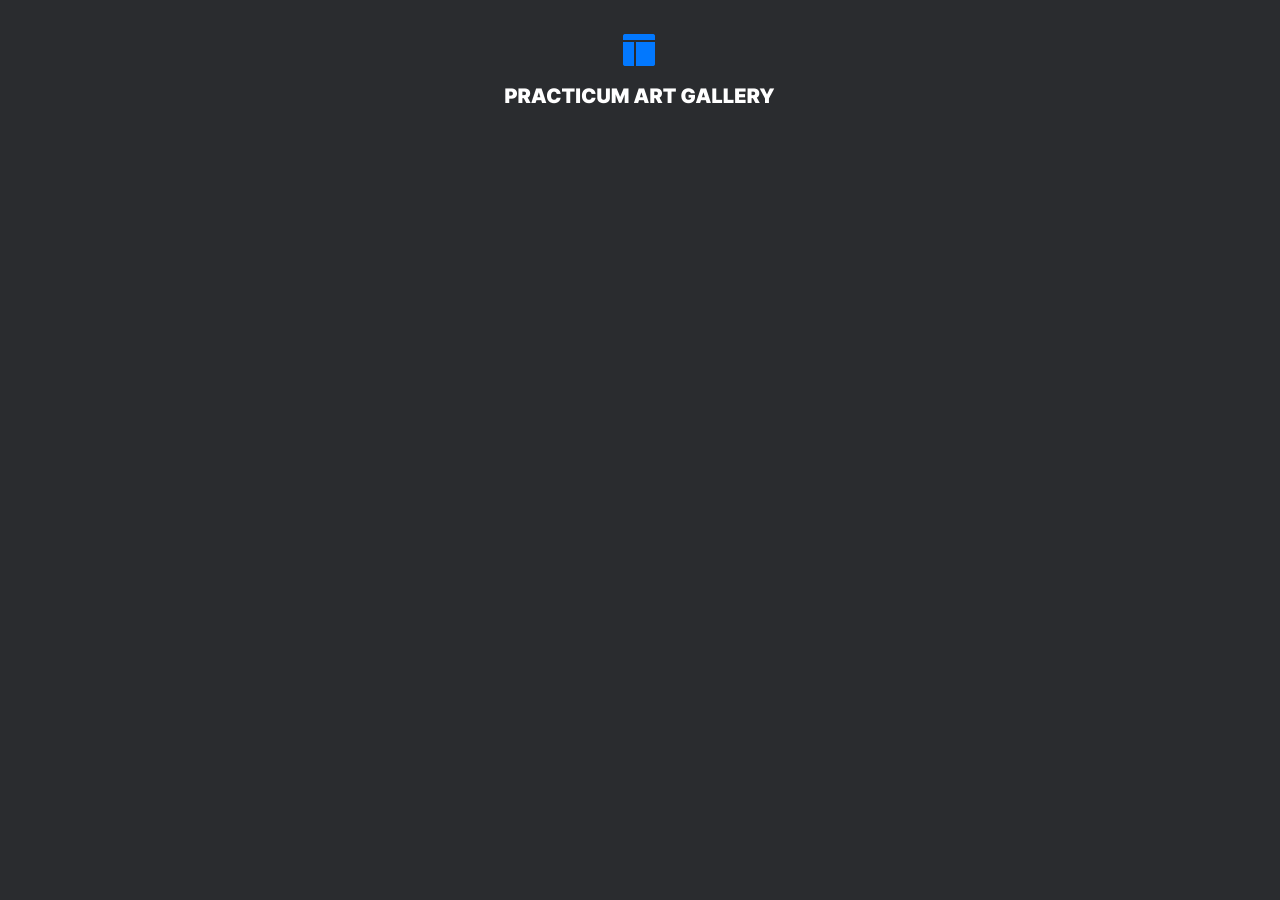
==== index2.html @ 792e2cb4 "revisi 1" ====
<!DOCTYPE html>
<html lang="id">
<head>
    <meta charset="UTF-8">
    <meta name="viewport" content="width=device-width, initial-scale=1.0">
    <link rel="stylesheet" href="pages/index.css">
    <title>PRACTICUM ART GALLERY WEB PROJECT 3 ID</title>
</head>

<body class="root">
    <div class="page">
        <!-- HEADER BLOCK-->
        <header class="header">
            <img class="header__logo" src="./images/logo.png" alt="Logo Practicum Art Gallery">
        </header>
    </div>
  
</body>
</html>
---- pages/index.css ----
@import url(../vendor/fonts/inter.css);
@import url(../vendor/normalize.css);
@import url(../blocks/root/root.css);
@import url(../blocks/header/__logo/header__logo.css);
@import url(../blocks/lead/lead.css);
@import url(../blocks/lead/__title/lead__title.css);
@import url(../blocks/lead/__subtitle/lead__subtitle.css);
@import url(../blocks/lead/__image/lead__image.css);
@import url(../blocks/intro/intro.css);
@import url(../blocks/intro/__title/intro__title.css);
@import url(../blocks/intro/__text/intro__text.css);
@import url(../blocks/intro/__text/_content-manusia/intro__text_content-manusia.css);
@import url(../blocks/intro/__text/_content-author/intro__text_content-author.css);
@import url(../blocks/intro/__text/_content-practicum/intro__text_content-practicum.css);
@import url(../blocks/photo-grid/photo-grid.css);
@import url(../blocks/photo-grid/__item/photo-grid__item.css);
@import url(../blocks/places/places.css);
@import url(../blocks/places/place/place.css);
@import url(../blocks/places/place/__title/__title1/place__title1.css);
@import url(../blocks/places/place/__paragraph/_text1/place__paragraph_text1.css);
@import url(../blocks/places/place/__title/__title2/place__title2.css);
@import url(../blocks/places/place/__paragraph/text2/place__paragraph_text2.css);
@import url(../blocks/places/place/__title/__title3/place__title3.css);
@import url(../blocks/places/place/__paragraph/text3/place__paragraph_text3.css);
@import url(../blocks/places/place/__title/__title4/place__title4.css);
@import url(../blocks/places/place/__paragraph/text4/place__paragraph_text4.css);
@import url(../blocks/places/place/__title/__title5/place__title5.css);
@import url(../blocks/places/place/__paragraph/text5/place__paragraph_text5.css);
@import url(../blocks/places/place/__image/place__image.css);
@import url(../blocks/places/place/__link-NFT/place__link-NFT.css);
@import url(../blocks/places/place/__website/place__website.css);
@import url(../blocks/places/place/__url-heading/place__url-heading.css);
@import url(../blocks/places/place/__artist/place__artist.css);
@import url(../blocks/places/place/__paragraph/place__paragraph.css);
@import url(../blocks/cover/cover.css);
@import url(../blocks/cover/__overlay/cover__overlay.css);
@import url(../blocks/cover/__title/cover__title.css);
@import url(../blocks/cover/__subtitle/cover__subtitle.css);
@import url(../blocks/cover/__link-tiket/cover__link-tiket.css);
@import url(../blocks/footer/footer.css);
@import url(../blocks/footer/__copyright/footer__copyright.css);
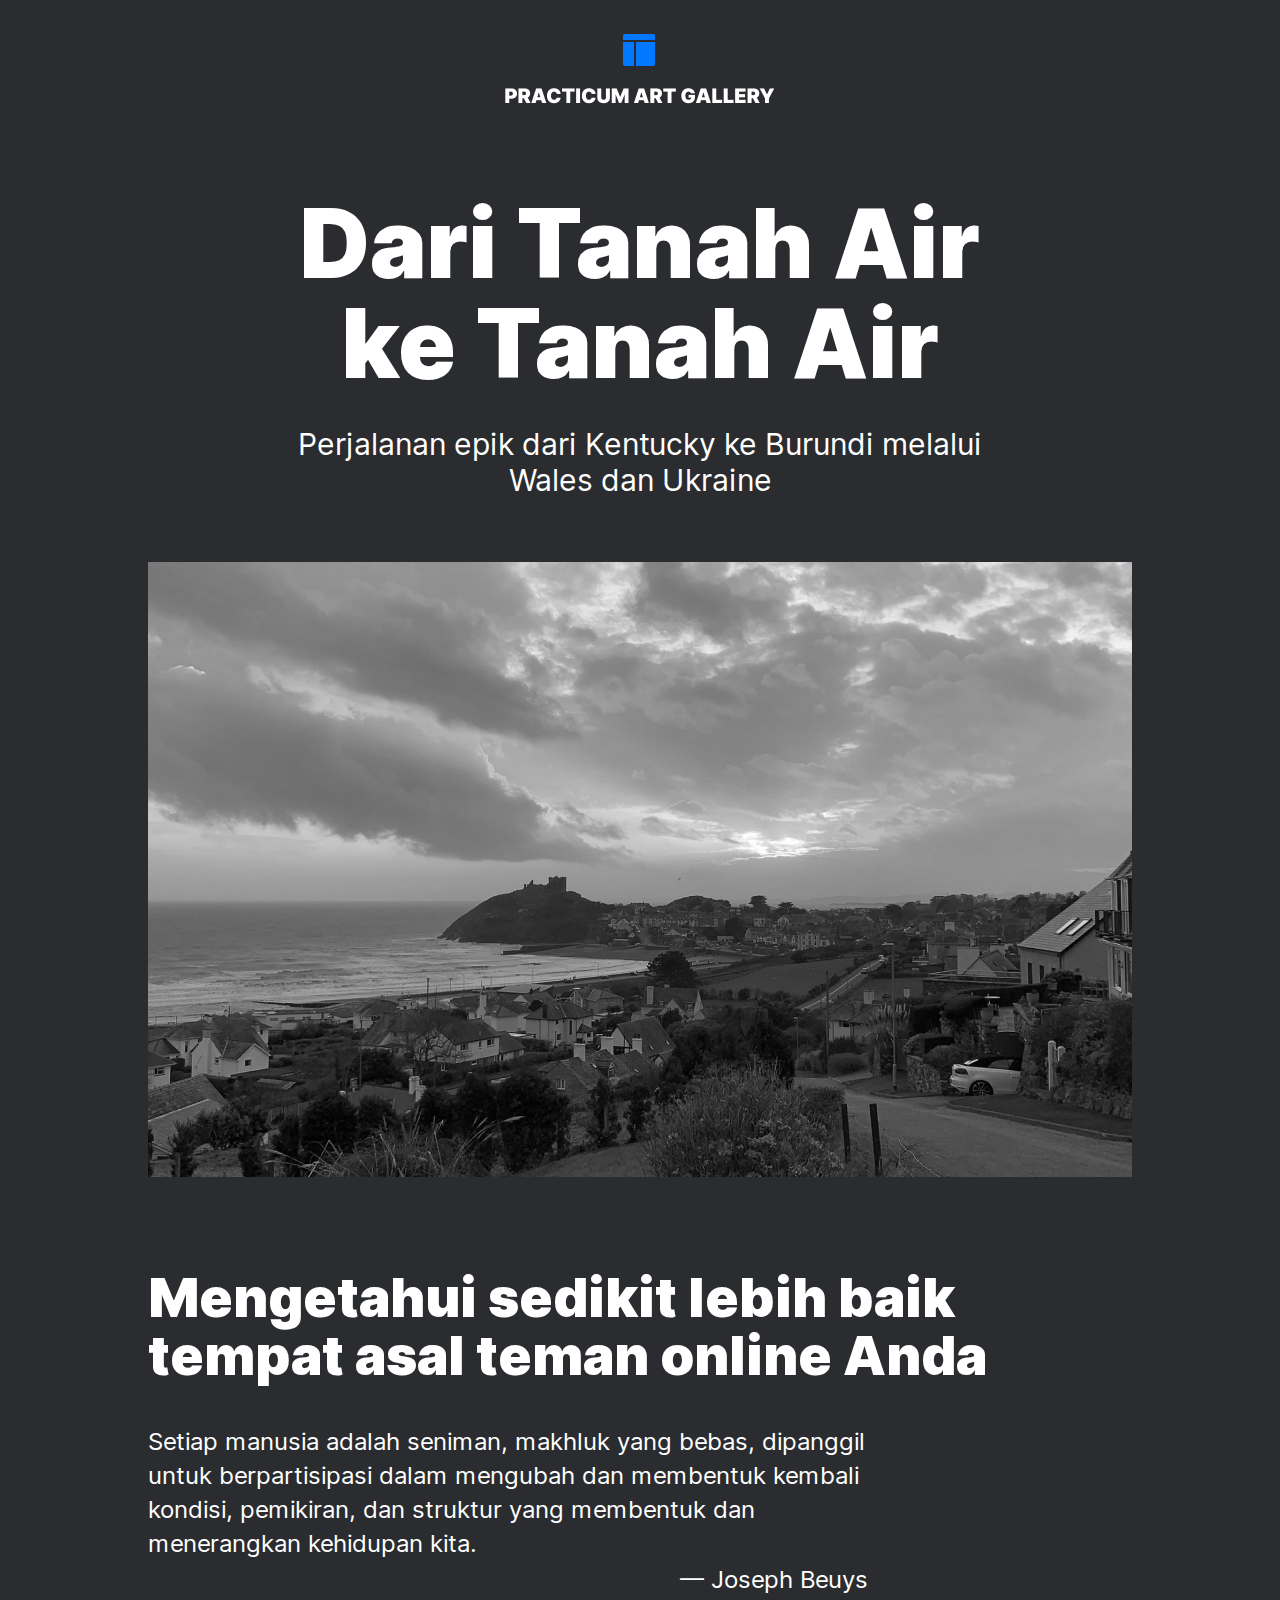
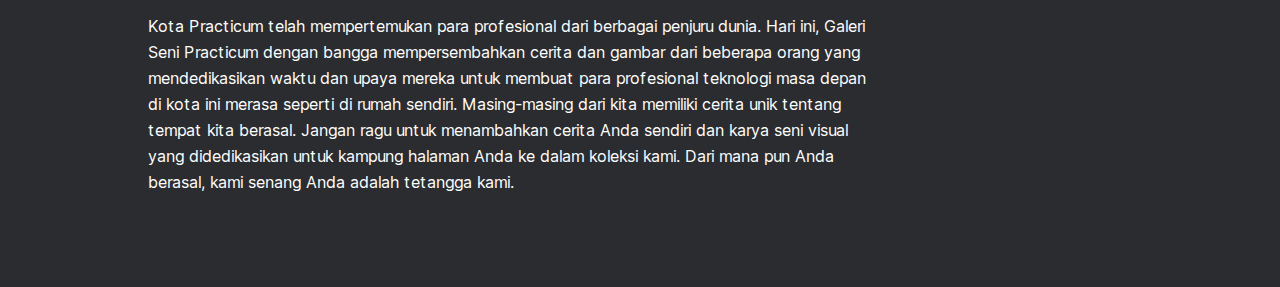
==== commit c3a1a543: "lanjut revisi 10 maret" ====
--- a/index2.html
+++ b/index2.html
@@ -14,6 +14,20 @@
             <img class="header__logo" src="./images/logo.png" alt="Logo Practicum Art Gallery">
         </header>
     </div>
-  
+    <main class="main">
+        <!-- LEAD BLOCK-->
+        <section class="lead">
+            <h1 class="lead__title">Dari Tanah Air ke Tanah Air</h1>
+            <p class="lead__subtitle">Perjalanan epik dari Kentucky ke Burundi melalui Wales dan Ukraine</p>
+            <img class="lead__image" src="./images/kalegin-michail.png" alt="kalegin-michail-179870-unsplash">
+        </section>
+        <!-- INTRO BLOCK-->   
+        <section class="intro">
+            <h2 class="intro__title">Mengetahui sedikit lebih baik tempat asal teman online Anda</h2>
+            <p class="intro__text intro__text_content-manusia">Setiap manusia adalah seniman, makhluk yang bebas, dipanggil untuk berpartisipasi dalam mengubah dan membentuk kembali kondisi, pemikiran, dan struktur yang membentuk dan menerangkan kehidupan kita.</p>
+            <p class="intro__text intro__text_content-author">— Joseph Beuys</p>
+            <p class="intro__text intro__text_content-practicum">Kota Practicum telah mempertemukan para profesional dari berbagai penjuru dunia. Hari ini, Galeri Seni Practicum dengan bangga mempersembahkan cerita dan gambar dari beberapa orang yang mendedikasikan waktu dan upaya mereka untuk membuat para profesional teknologi masa depan di kota ini merasa seperti di rumah sendiri. Masing-masing dari kita memiliki cerita unik tentang tempat kita berasal. Jangan ragu untuk menambahkan cerita Anda sendiri dan karya seni visual yang didedikasikan untuk kampung halaman Anda ke dalam koleksi kami. Dari mana pun Anda berasal, kami senang Anda adalah tetangga kami.</p>
+        </section>
+    </main>
 </body>
 </html>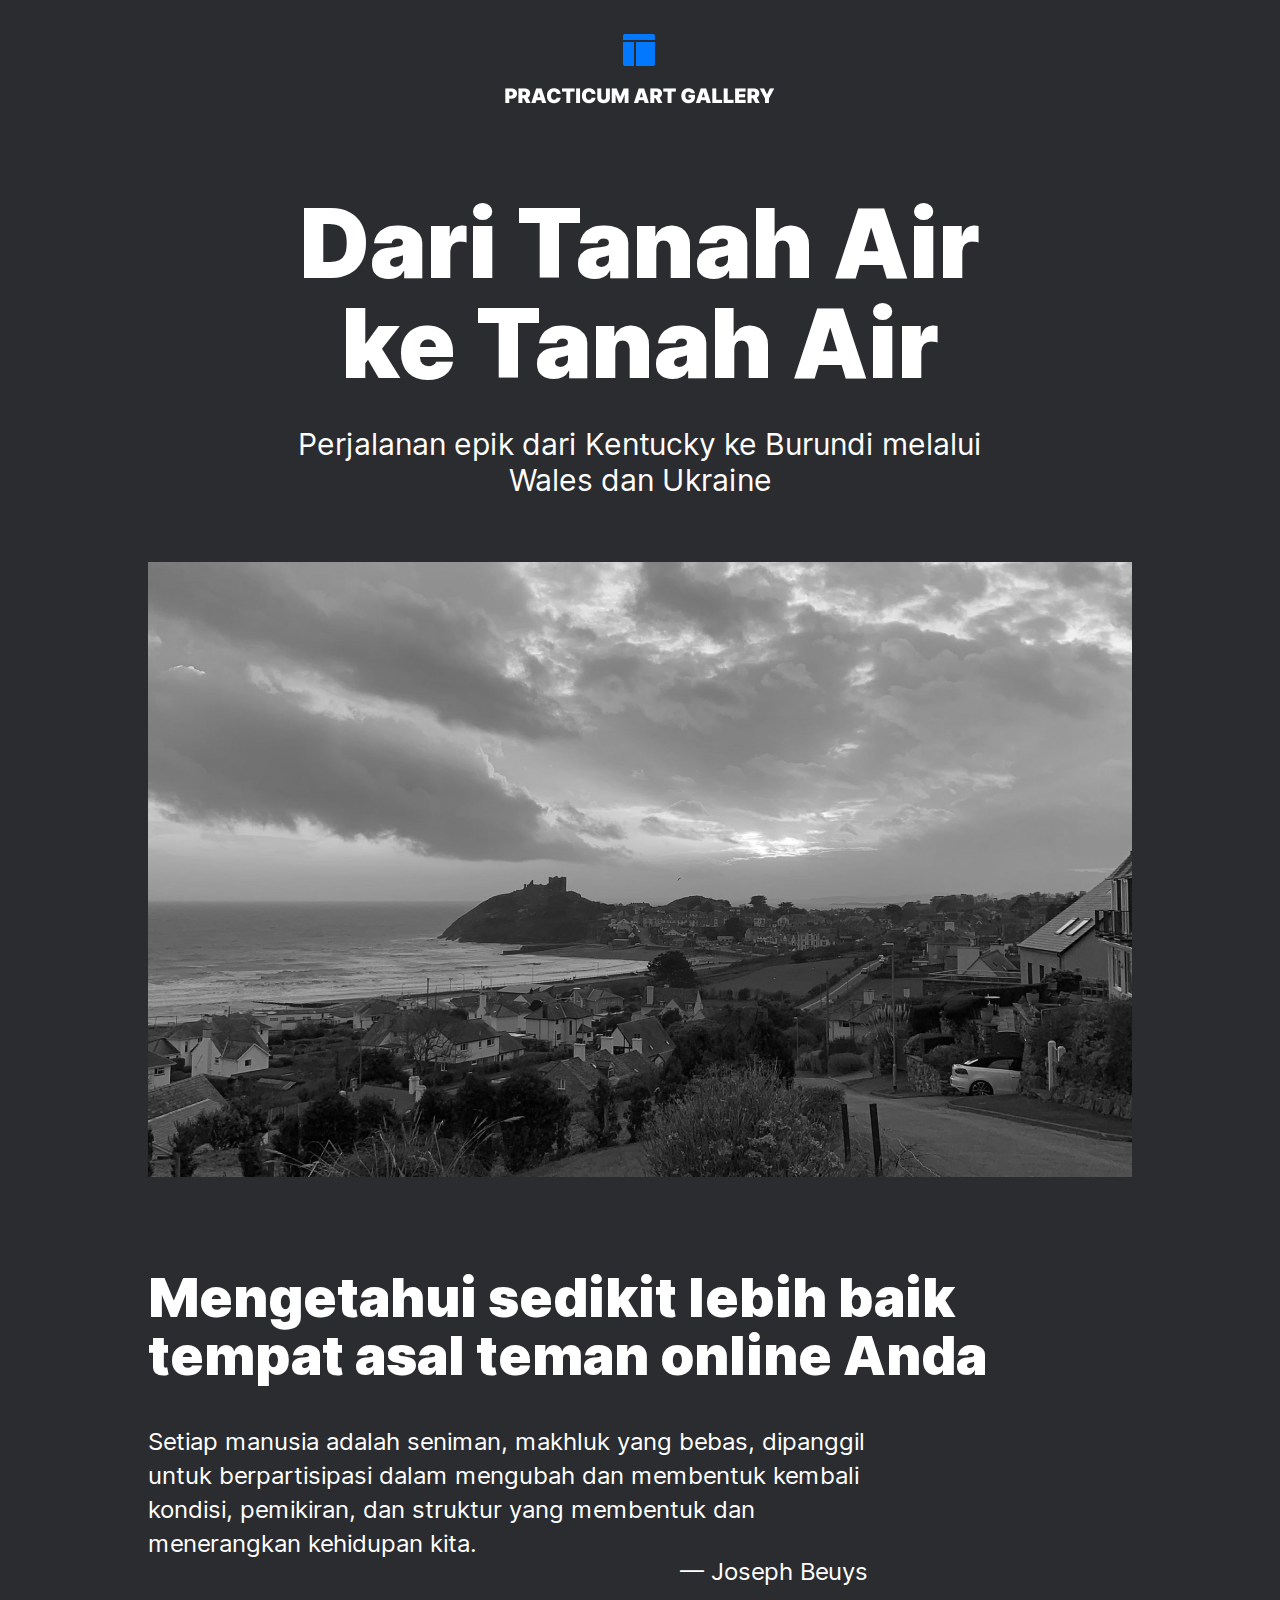
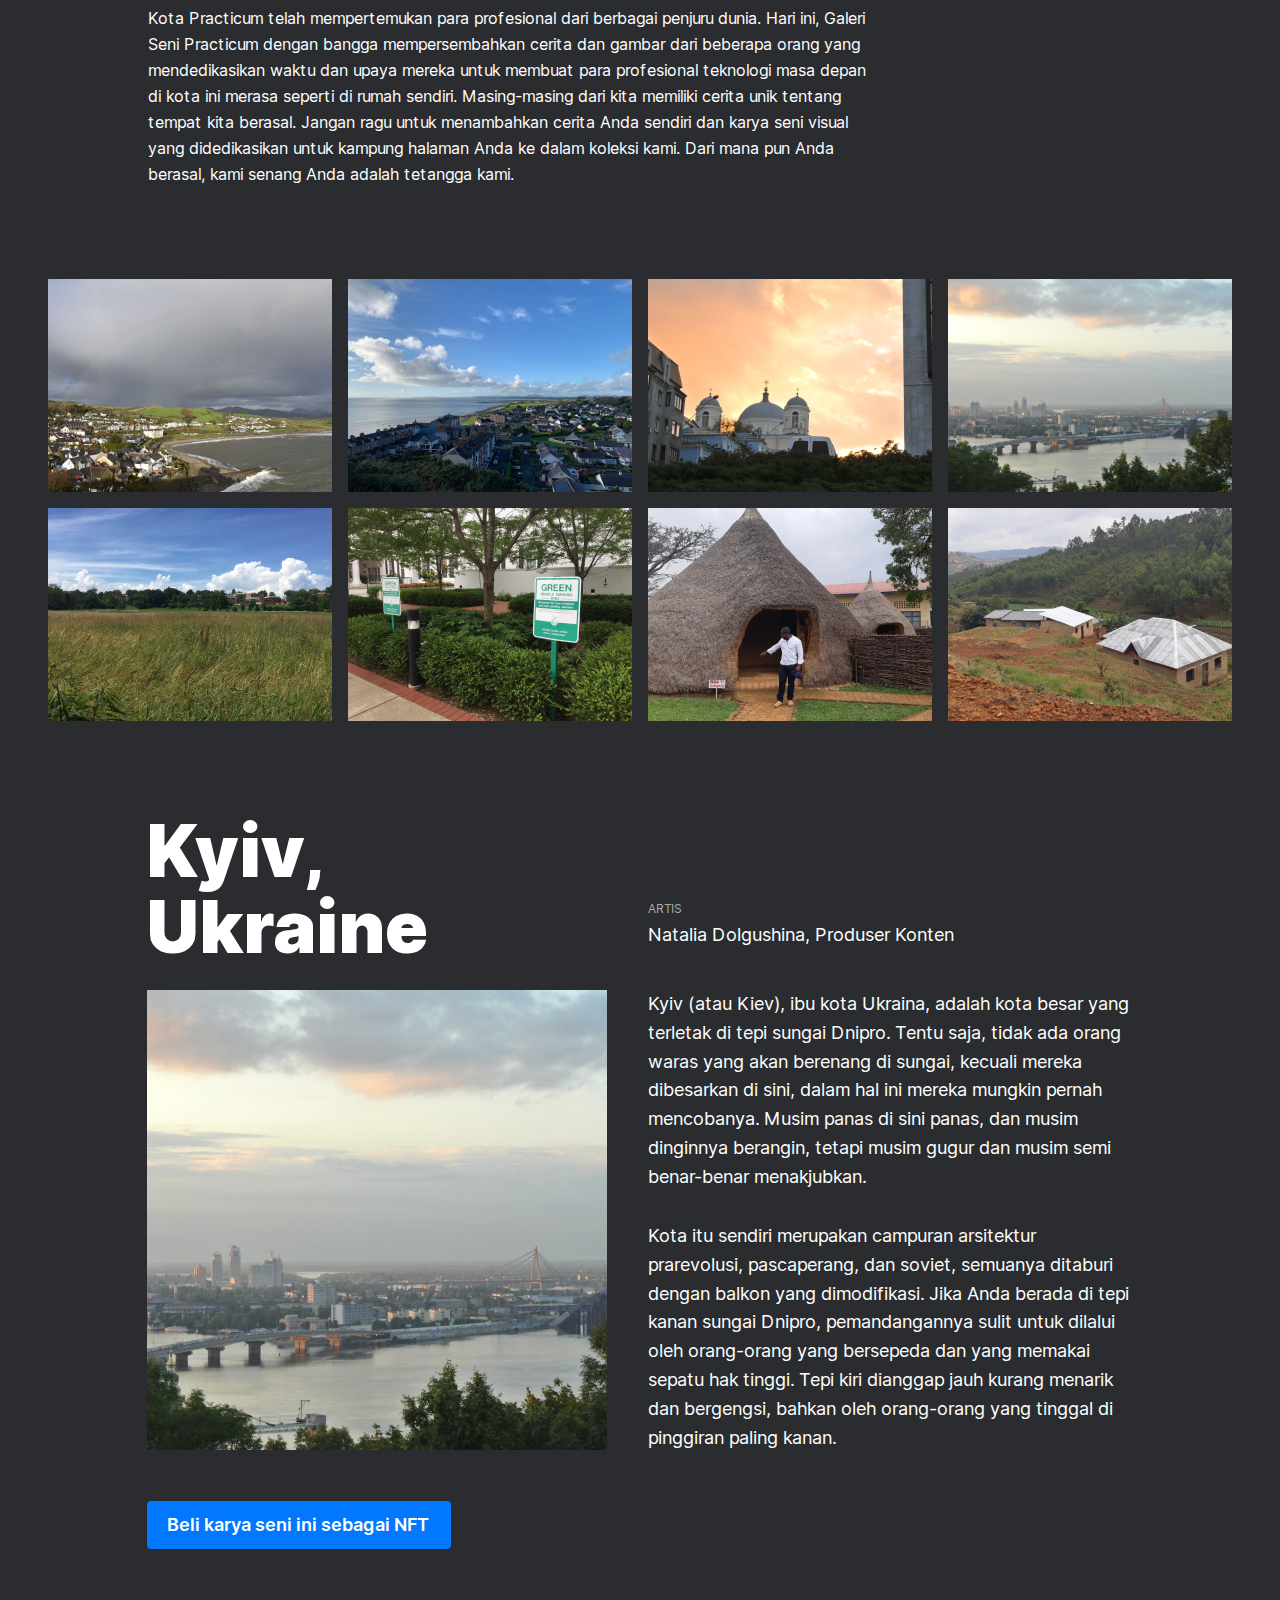
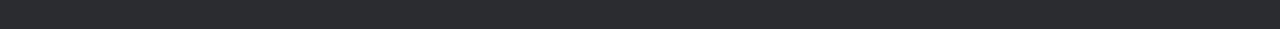
==== commit aba1a42c: "perubahan pixel 768 dan 320" ====
--- a/index2.html
+++ b/index2.html
@@ -28,6 +28,34 @@
             <p class="intro__text intro__text_content-author">— Joseph Beuys</p>
             <p class="intro__text intro__text_content-practicum">Kota Practicum telah mempertemukan para profesional dari berbagai penjuru dunia. Hari ini, Galeri Seni Practicum dengan bangga mempersembahkan cerita dan gambar dari beberapa orang yang mendedikasikan waktu dan upaya mereka untuk membuat para profesional teknologi masa depan di kota ini merasa seperti di rumah sendiri. Masing-masing dari kita memiliki cerita unik tentang tempat kita berasal. Jangan ragu untuk menambahkan cerita Anda sendiri dan karya seni visual yang didedikasikan untuk kampung halaman Anda ke dalam koleksi kami. Dari mana pun Anda berasal, kami senang Anda adalah tetangga kami.</p>
         </section>
+        <!-- PHOTO-GRID BLOCK-->
+        <section class="photo-grid">
+            <img class="photo-grid__item" src="./images/item(1).png" alt="photo kota pertama">
+            <img class="photo-grid__item" src="./images/item(2).png" alt="photo kota kedua">
+            <img class="photo-grid__item" src="./images/item(3).png" alt="photo kota ketiga">
+            <img class="photo-grid__item" src="./images/item(4).png" alt="photo kota keempat">
+            <img class="photo-grid__item" src="./images/item(5).png" alt="photo kota kelima">
+            <img class="photo-grid__item" src="./images/item(6).png" alt="photo kota keenam">
+            <img class="photo-grid__item" src="./images/item(7).png" alt="photo kota ketujuh">
+            <img class="photo-grid__item" src="./images/item(8).png" alt="photo kota kedelapan">
+        </section>
+        <!-- PLACES BLOCK-->
+        <section class="places">
+            <!-- PLACE KYIV UKRAINE BLOCK-->
+            <div class="place">
+                <h2 class="place__title1">Kyiv, Ukraine</h2>
+                <img class="place__image" src="./images/image(1).png" alt="photo tempat pertama">
+                <a class="place__link-NFT" href="https://www.theverge.com/22310188/nft-explainer-what-is-blockchain-crypto-art-faq">Beli karya seni ini sebagai NFT</a>
+                <div class="place__website">
+                    <p class="place__url-heading">Artis</p>
+                    <p class="place__artist">Natalia Dolgushina, Produser Konten</p>
+                </div>
+                <div class="place__paragraph">
+                    <p class="place__paragraph place__paragraph_text1">Kyiv (atau Kiev), ibu kota Ukraina, adalah kota besar yang terletak di tepi sungai Dnipro. Tentu saja, tidak ada orang waras yang akan berenang di sungai, kecuali mereka dibesarkan di sini, dalam hal ini mereka mungkin pernah mencobanya. Musim panas di sini panas, dan musim dinginnya berangin, tetapi musim gugur dan musim semi benar-benar menakjubkan.</p>
+                    <p class="place__paragraph place__paragraph_text1">Kota itu sendiri merupakan campuran arsitektur prarevolusi, pascaperang, dan soviet, semuanya ditaburi dengan balkon yang dimodifikasi. Jika Anda berada di tepi kanan sungai Dnipro, pemandangannya sulit untuk dilalui oleh orang-orang yang bersepeda dan yang memakai sepatu hak tinggi. Tepi kiri dianggap jauh kurang menarik dan bergengsi, bahkan oleh orang-orang yang tinggal di pinggiran paling kanan.</p>   
+                </div>
+            </div>
+        </section>
     </main>
 </body>
 </html>--- a/pages/index.css
+++ b/pages/index.css
@@ -19,13 +19,13 @@
 @import url(../blocks/places/place/__title/__title1/place__title1.css);
 @import url(../blocks/places/place/__paragraph/_text1/place__paragraph_text1.css);
 @import url(../blocks/places/place/__title/__title2/place__title2.css);
-@import url(../blocks/places/place/__paragraph/text2/place__paragraph_text2.css);
+@import url(../blocks/places/place/__paragraph/_text2/place__paragraph_text2.css);
 @import url(../blocks/places/place/__title/__title3/place__title3.css);
-@import url(../blocks/places/place/__paragraph/text3/place__paragraph_text3.css);
+@import url(../blocks/places/place/__paragraph/_text3/place__paragraph_text3.css);
 @import url(../blocks/places/place/__title/__title4/place__title4.css);
-@import url(../blocks/places/place/__paragraph/text4/place__paragraph_text4.css);
+@import url(../blocks/places/place/__paragraph/_text4/place__paragraph_text4.css);
 @import url(../blocks/places/place/__title/__title5/place__title5.css);
-@import url(../blocks/places/place/__paragraph/text5/place__paragraph_text5.css);
+@import url(../blocks/places/place/__paragraph/_text5/place__paragraph_text5.css);
 @import url(../blocks/places/place/__image/place__image.css);
 @import url(../blocks/places/place/__link-NFT/place__link-NFT.css);
 @import url(../blocks/places/place/__website/place__website.css);
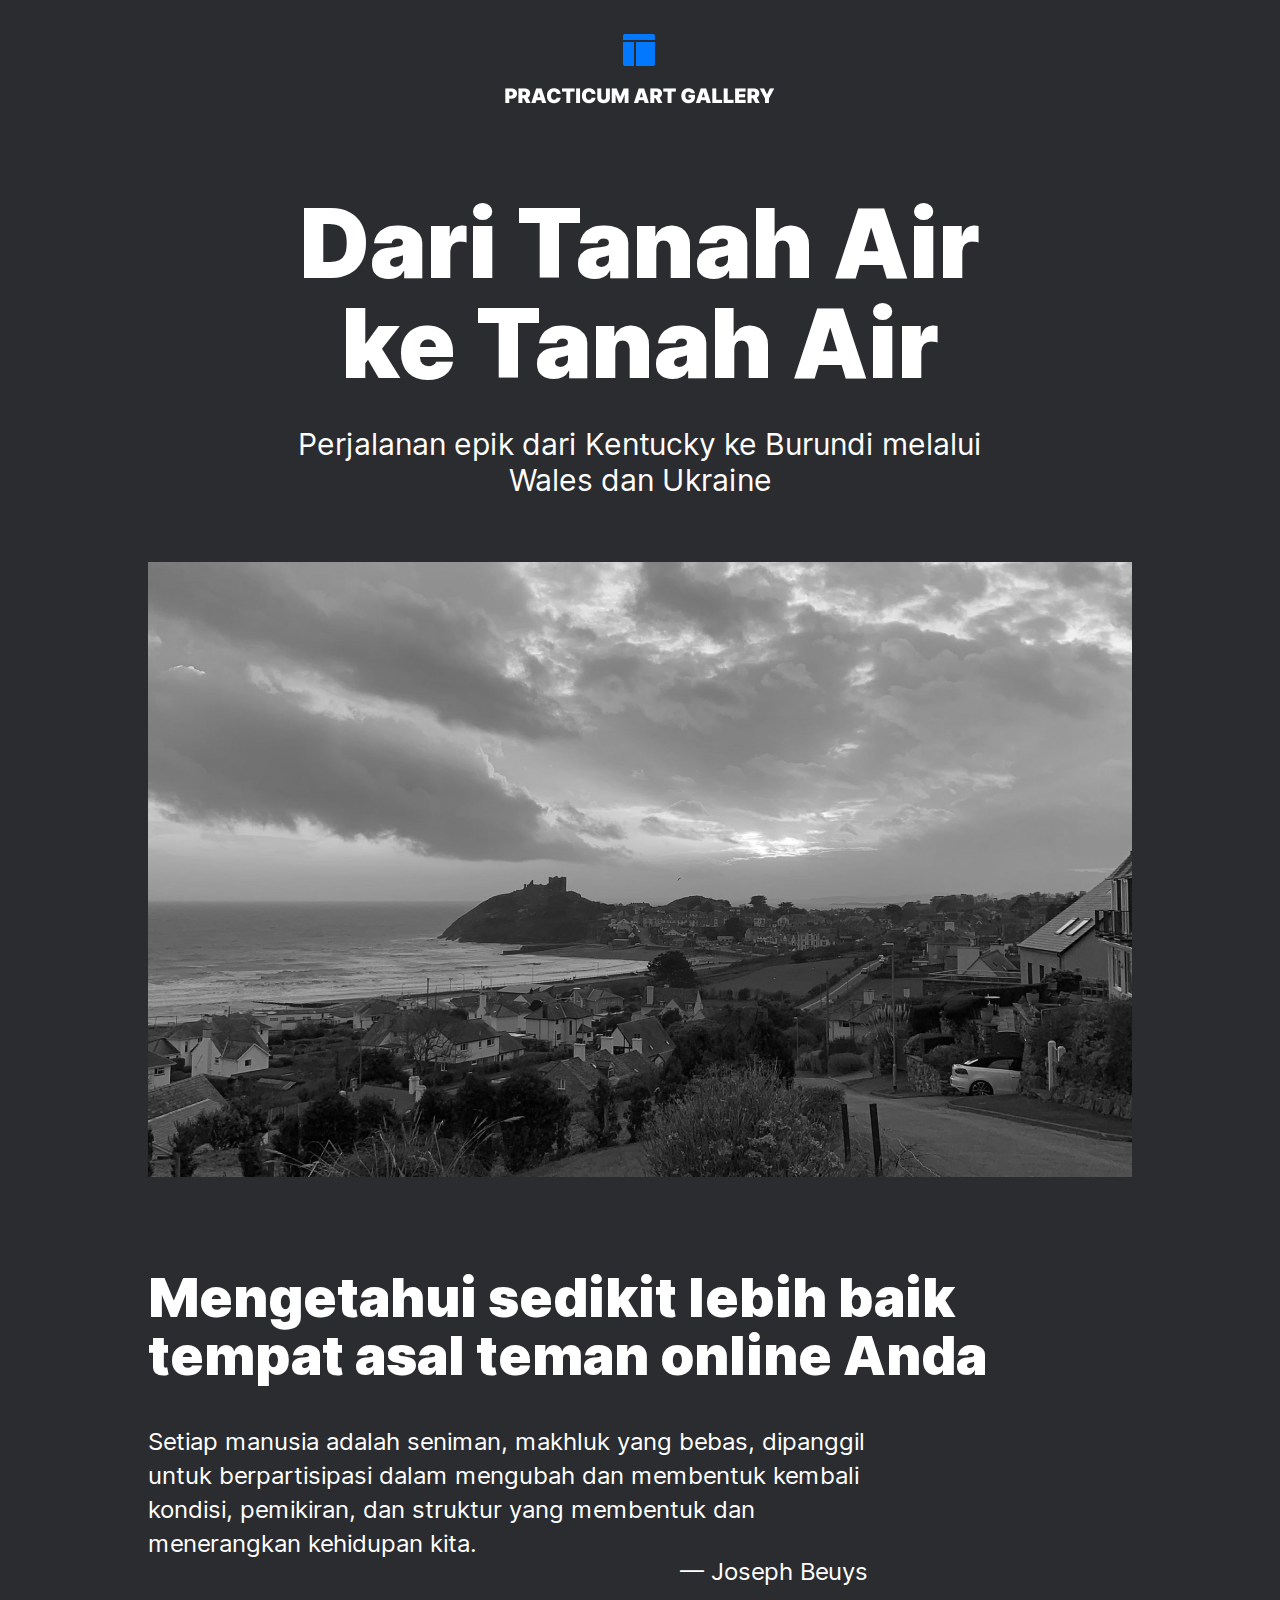
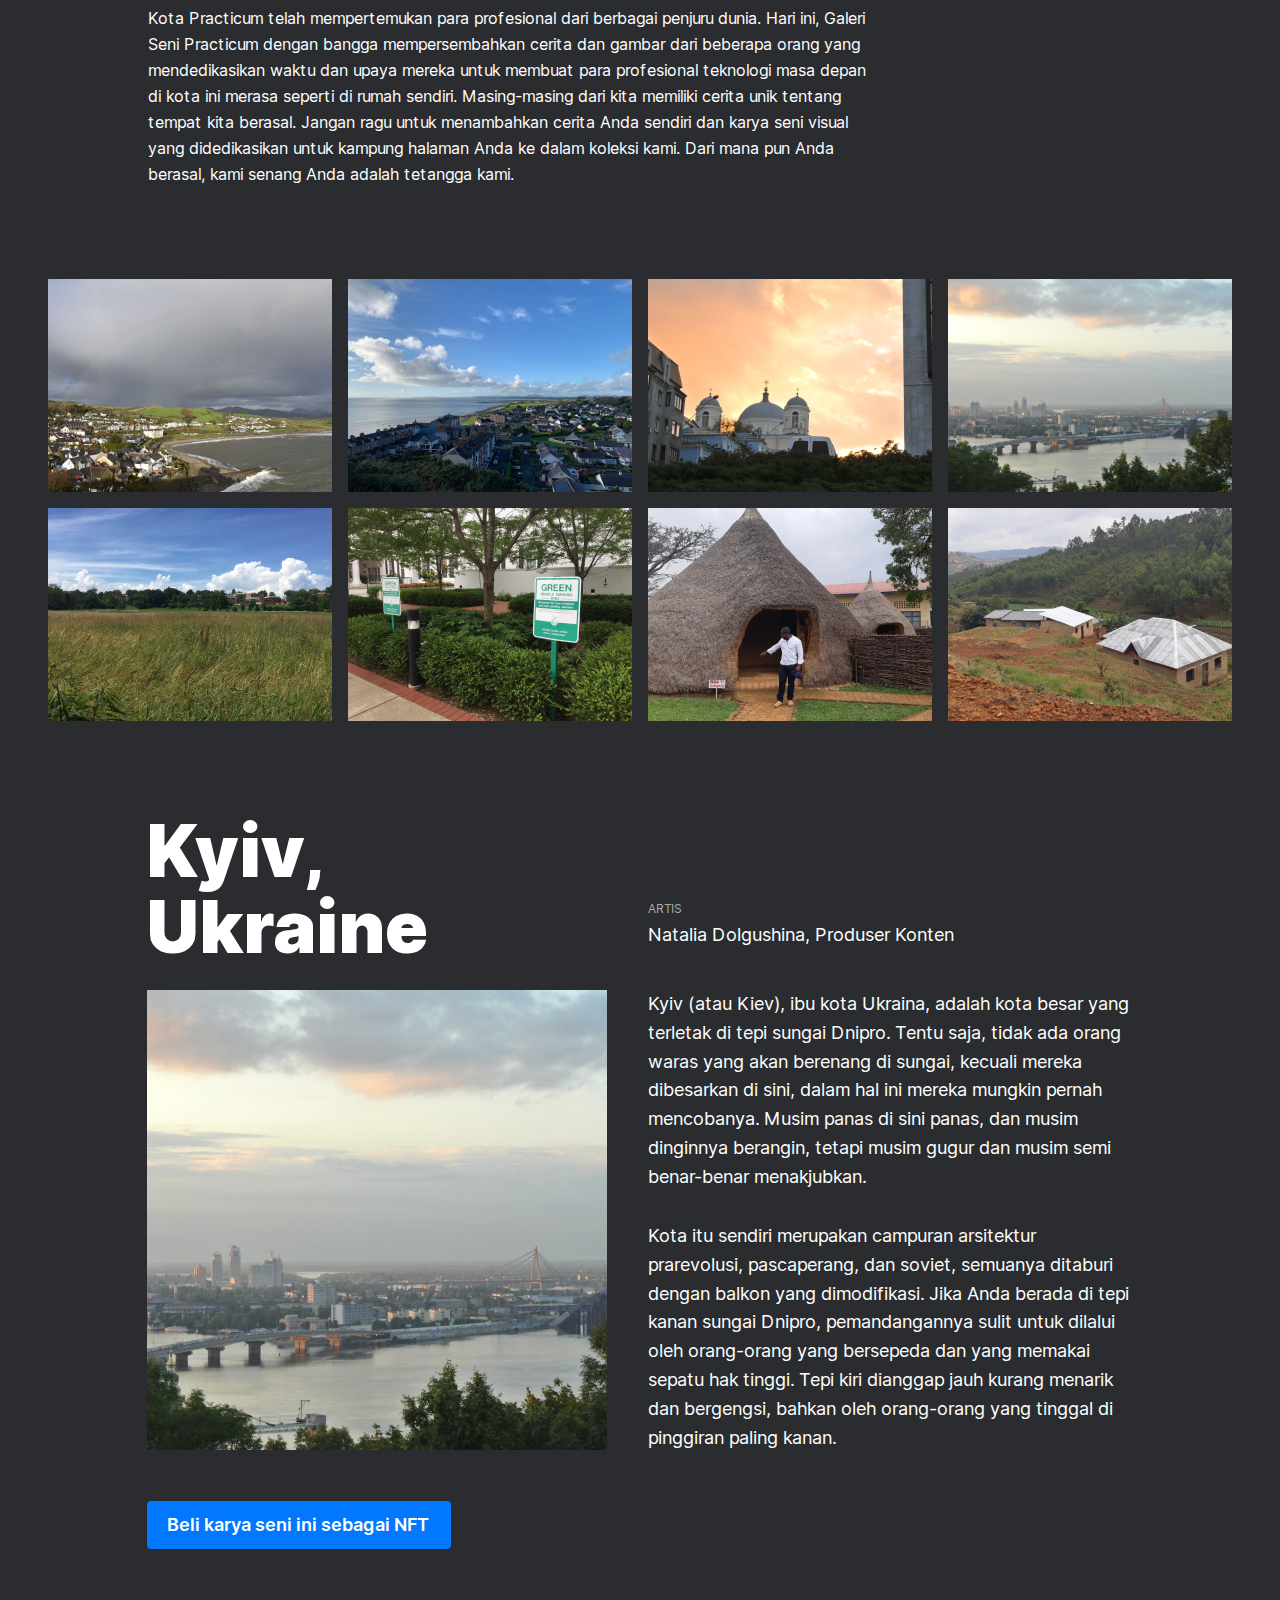
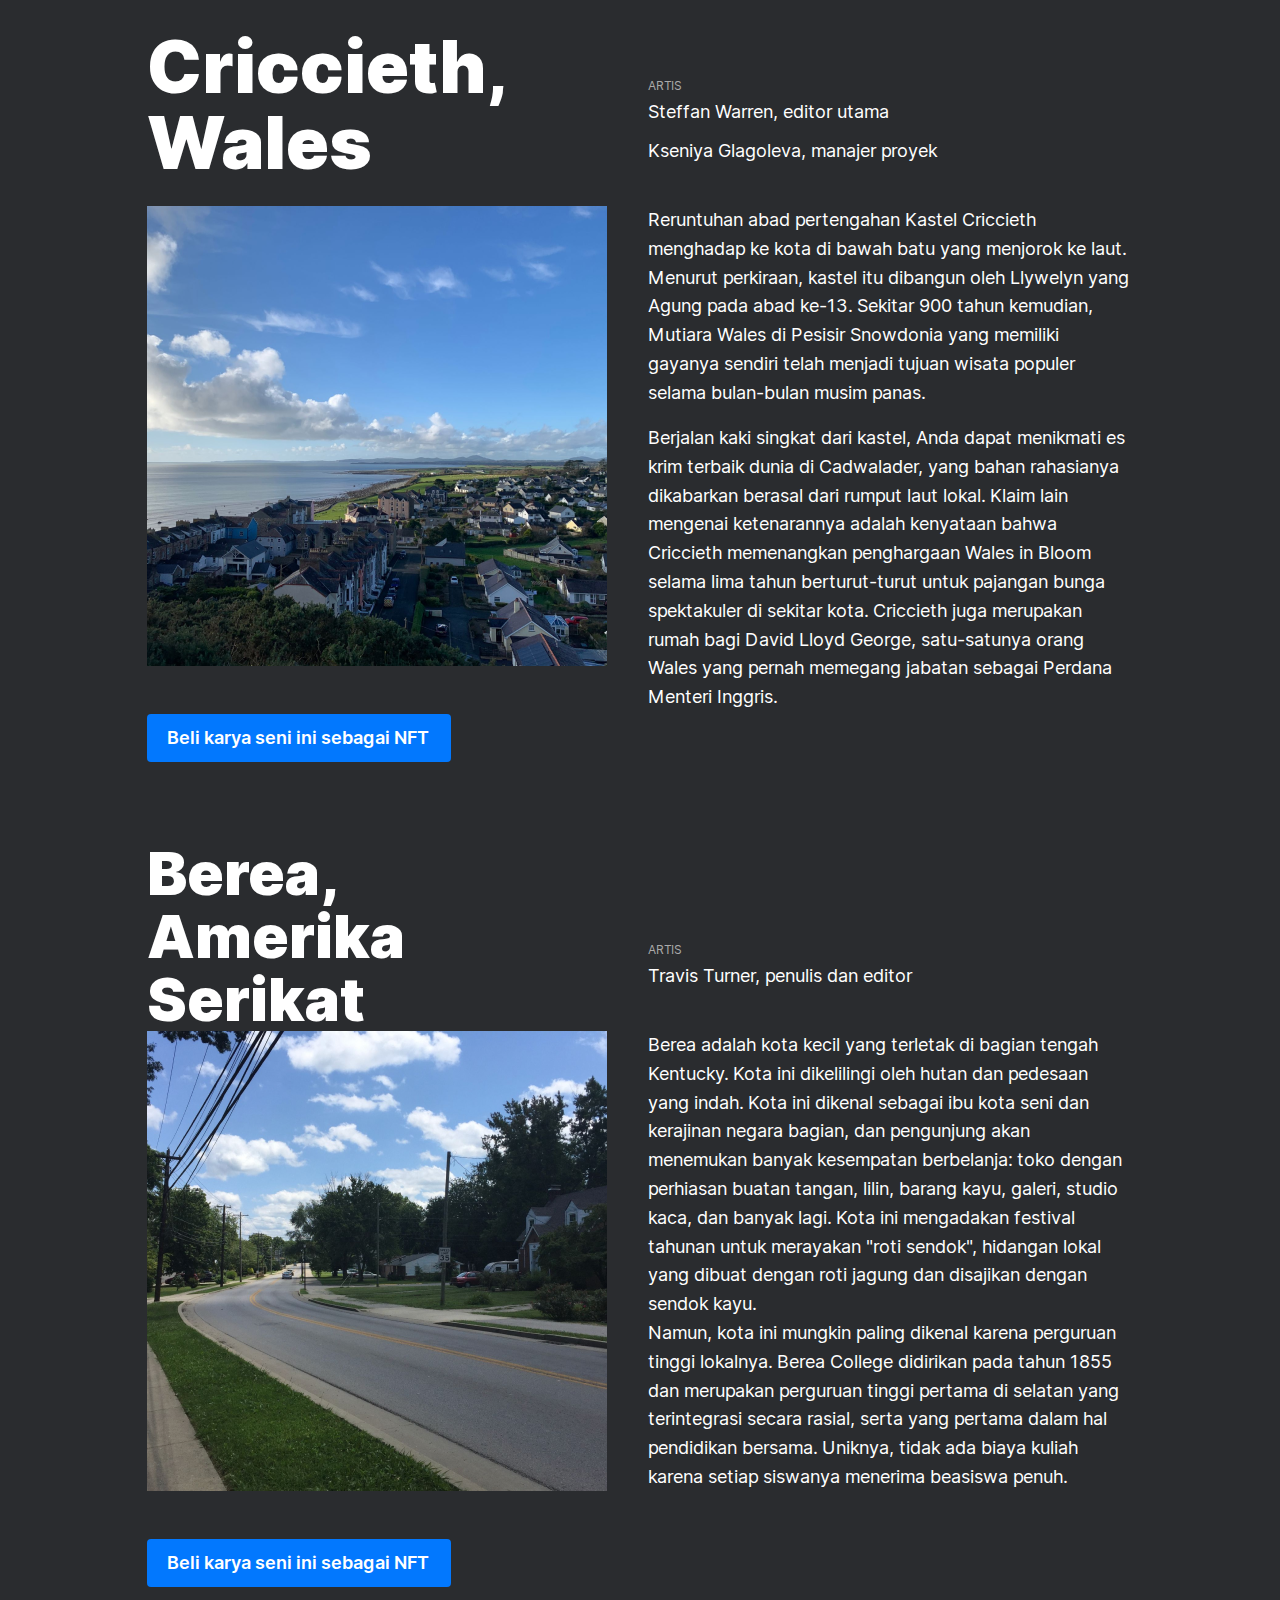
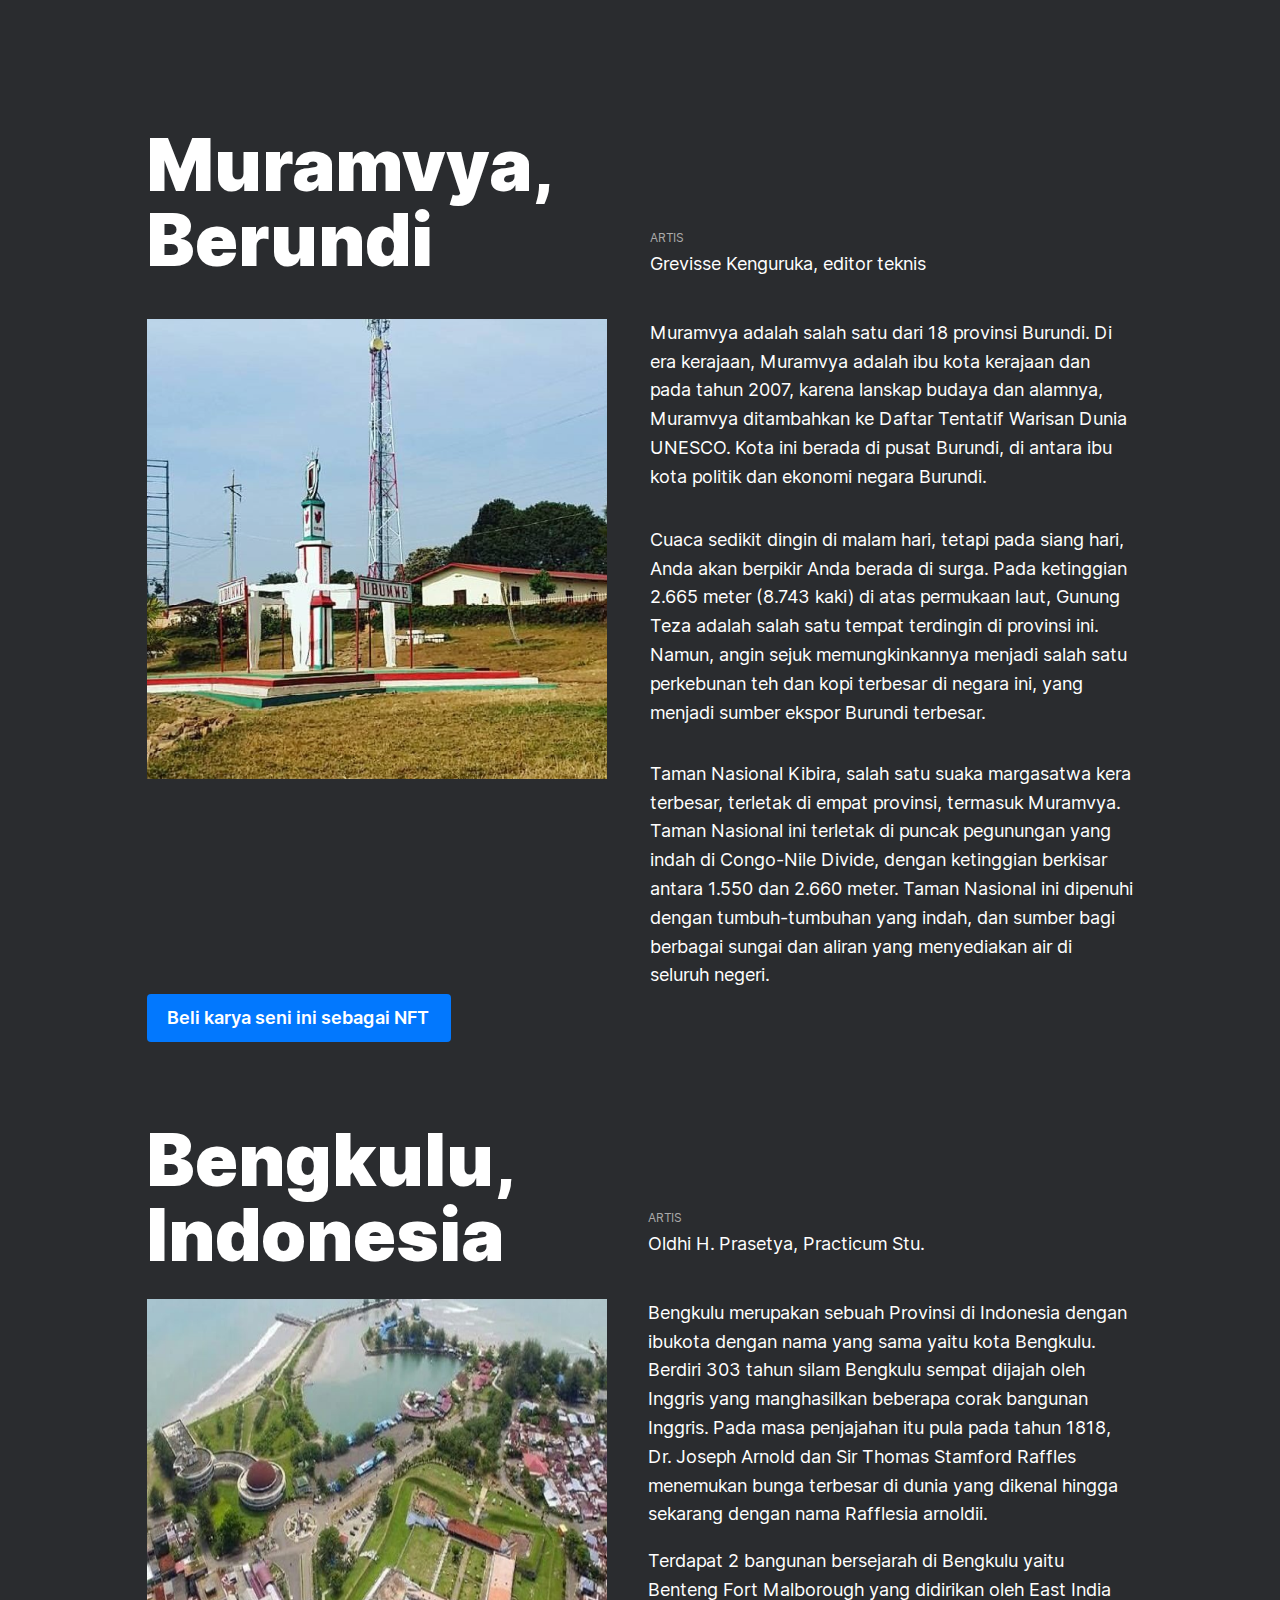
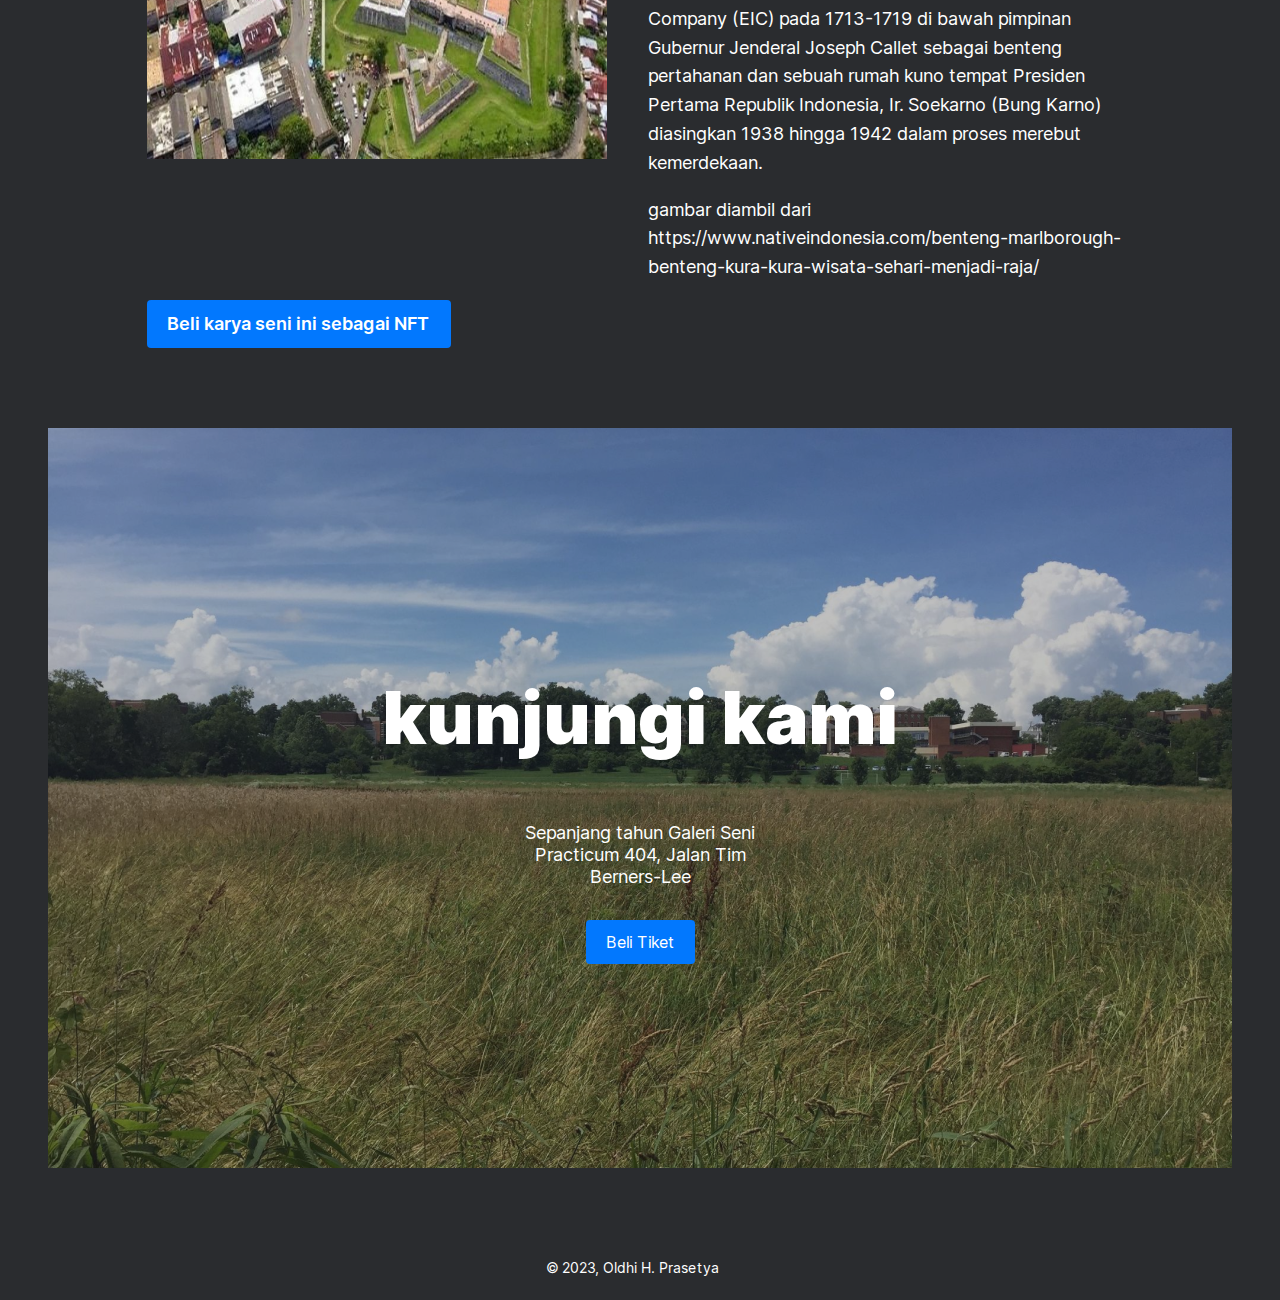
==== commit eb9fbb23: "perubahan 320 fix responsive" ====
--- a/index2.html
+++ b/index2.html
@@ -55,7 +55,78 @@
                     <p class="place__paragraph place__paragraph_text1">Kota itu sendiri merupakan campuran arsitektur prarevolusi, pascaperang, dan soviet, semuanya ditaburi dengan balkon yang dimodifikasi. Jika Anda berada di tepi kanan sungai Dnipro, pemandangannya sulit untuk dilalui oleh orang-orang yang bersepeda dan yang memakai sepatu hak tinggi. Tepi kiri dianggap jauh kurang menarik dan bergengsi, bahkan oleh orang-orang yang tinggal di pinggiran paling kanan.</p>   
                 </div>
             </div>
+            <!-- PLACE CRICCIETH WALES BLOCK-->
+            <div class="place">
+                <h2 class="place__title2">Criccieth, Wales</h2>
+                <img class="place__image" src="./images/image(2).png" alt="photo tempat kedua">
+                <a class="place__link-NFT" href="https://www.theverge.com/22310188/nft-explainer-what-is-blockchain-crypto-art-faq">Beli karya seni ini sebagai NFT</a>
+                <div class="place__website">
+                    <p class="place__url-heading">Artis</p>
+                    <p class="place__artist">Steffan Warren, editor utama</p>
+                    <p class="place__artist">Kseniya Glagoleva, manajer proyek</p>
+                </div>
+                <div class="place__paragraph">
+                    <p class="place__paragraph place__paragraph_text2">Reruntuhan abad pertengahan Kastel Criccieth menghadap ke kota di bawah batu yang menjorok ke laut. Menurut perkiraan, kastel itu dibangun oleh Llywelyn yang Agung pada abad ke-13. Sekitar 900 tahun kemudian, Mutiara Wales di Pesisir Snowdonia yang memiliki gayanya sendiri telah menjadi tujuan wisata populer selama bulan-bulan musim panas.</p>
+                    <p class="place__paragraph place__paragraph_text2">Berjalan kaki singkat dari kastel, Anda dapat menikmati es krim terbaik dunia di Cadwalader, yang bahan rahasianya dikabarkan berasal dari rumput laut lokal. Klaim lain mengenai ketenarannya adalah kenyataan bahwa Criccieth memenangkan penghargaan Wales in Bloom selama lima tahun berturut-turut untuk pajangan bunga spektakuler di sekitar kota. Criccieth juga merupakan rumah bagi David Lloyd George, satu-satunya orang Wales yang pernah memegang jabatan sebagai Perdana Menteri Inggris.</p>   
+                </div>
+            </div>
+            <!-- PLACE BEREA, AMERIKA SERIKAT BLOCK-->
+            <div class="place">
+                <h2 class="place__title3">Berea, Amerika Serikat</h2>
+                <img class="place__image" src="./images/image(3).png" alt="photo tempat ketiga">
+                <a class="place__link-NFT" href="https://www.theverge.com/22310188/nft-explainer-what-is-blockchain-crypto-art-faq">Beli karya seni ini sebagai NFT</a>
+                <div class="place__website">
+                    <p class="place__url-heading">Artis</p>
+                    <p class="place__artist">Travis Turner, penulis dan editor</p>
+                </div>
+                <div class="place__paragraph">
+                    <p class="place__paragraph place__paragraph_text3">Berea adalah kota kecil yang terletak di bagian tengah Kentucky. Kota ini dikelilingi oleh hutan dan pedesaan yang indah. Kota ini dikenal sebagai ibu kota seni dan kerajinan negara bagian, dan pengunjung akan menemukan banyak kesempatan berbelanja: toko dengan perhiasan buatan tangan, lilin, barang kayu, galeri, studio kaca, dan banyak lagi. Kota ini mengadakan festival tahunan untuk merayakan "roti sendok", hidangan lokal yang dibuat dengan roti jagung dan disajikan dengan sendok kayu.</p>
+                    <p class="place__paragraph place__paragraph_text3">Namun, kota ini mungkin paling dikenal karena perguruan tinggi lokalnya. Berea College didirikan pada tahun 1855 dan merupakan perguruan tinggi pertama di selatan yang terintegrasi secara rasial, serta yang pertama dalam hal pendidikan bersama. Uniknya, tidak ada biaya kuliah karena setiap siswanya menerima beasiswa penuh.</p>   
+                </div>
+            </div>
+            <!-- PLACE MURAMVYA BERUNDI BLOCK-->
+            <div class="place">
+                <h2 class="place__title4">Muramvya, Berundi</h2>
+                <img class="place__image" src="./images/image(4).png" alt="photo tempat keempat">
+                <a class="place__link-NFT" href="https://www.theverge.com/22310188/nft-explainer-what-is-blockchain-crypto-art-faq">Beli karya seni ini sebagai NFT</a>
+                <div class="place__website">
+                    <p class="place__url-heading">Artis</p>
+                    <p class="place__artist">Grevisse Kenguruka, editor teknis</p>
+                </div>
+                <div class="place__paragraph">
+                    <p class="place__paragraph place__paragraph_text4">Muramvya adalah salah satu dari 18 provinsi Burundi. Di era kerajaan, Muramvya adalah ibu kota kerajaan dan pada tahun 2007, karena lanskap budaya dan alamnya, Muramvya ditambahkan ke Daftar Tentatif Warisan Dunia UNESCO. Kota ini berada di pusat Burundi, di antara ibu kota politik dan ekonomi negara Burundi.</p>
+                    <p class="place__paragraph place__paragraph_text4">Cuaca sedikit dingin di malam hari, tetapi pada siang hari, Anda akan berpikir Anda berada di surga. Pada ketinggian 2.665 meter (8.743 kaki) di atas permukaan laut, Gunung Teza adalah salah satu tempat terdingin di provinsi ini. Namun, angin sejuk memungkinkannya menjadi salah satu perkebunan teh dan kopi terbesar di negara ini, yang menjadi sumber ekspor Burundi terbesar.</p>  
+                    <p class="place__paragraph place__paragraph_text4">Taman Nasional Kibira, salah satu suaka margasatwa kera terbesar, terletak di empat provinsi, termasuk Muramvya. Taman Nasional ini terletak di puncak pegunungan yang indah di Congo-Nile Divide, dengan ketinggian berkisar antara 1.550 dan 2.660 meter. Taman Nasional ini dipenuhi dengan tumbuh-tumbuhan yang indah, dan sumber bagi berbagai sungai dan aliran yang menyediakan air di seluruh negeri.</p>  
+                </div>
+            </div>
+            <!-- PLACE BENGKULU INDONESIA BLOCK-->
+            <div class="place">
+                <h2 class="place__title5">Bengkulu, Indonesia</h2>
+                <img class="place__image" src="./images/image(5).png" alt="photo tempat kelima">
+                <a class="place__link-NFT" href="https://www.theverge.com/22310188/nft-explainer-what-is-blockchain-crypto-art-faq">Beli karya seni ini sebagai NFT</a>
+                <div class="place__website">
+                    <p class="place__url-heading">Artis</p>
+                    <p class="place__artist">Oldhi H. Prasetya, Practicum Stu.</p>
+                </div>
+                <div class="place__paragraph">
+                    <p class="place__paragraph place__paragraph_text5">Bengkulu merupakan sebuah Provinsi di Indonesia dengan ibukota dengan nama yang sama yaitu kota Bengkulu. Berdiri 303 tahun silam Bengkulu sempat dijajah oleh Inggris yang manghasilkan beberapa corak bangunan Inggris. Pada masa penjajahan itu pula pada tahun 1818, Dr. Joseph Arnold dan Sir Thomas Stamford Raffles menemukan bunga terbesar di dunia yang dikenal hingga sekarang dengan nama Rafflesia arnoldii.</p>
+                    <p class="place__paragraph place__paragraph_text5">Terdapat 2 bangunan bersejarah di Bengkulu yaitu Benteng Fort Malborough yang didirikan oleh East India Company (EIC) pada 1713-1719 di bawah pimpinan Gubernur Jenderal Joseph Callet sebagai benteng pertahanan dan sebuah rumah kuno tempat Presiden Pertama Republik Indonesia, Ir. Soekarno (Bung Karno) diasingkan 1938 hingga 1942 dalam proses merebut kemerdekaan.</p>
+                    <p class="place__paragraph place__paragraph_text5">gambar diambil dari https://www.nativeindonesia.com/benteng-marlborough-benteng-kura-kura-wisata-sehari-menjadi-raja/</p>  
+                </div>
+            </div>            
         </section>
+        <!-- COVER BLOCK-->
+        <section class="cover">
+            <div class="cover__overlay">
+                <h1 class="cover__title">kunjungi kami</h1>
+                <p class="cover__subtitle">Sepanjang tahun Galeri Seni Practicum 404, Jalan Tim Berners-Lee</p>
+                <a class="cover__link-tiket" href="https://www.theverge.com/22310188/nft-explainer-what-is-blockchain-crypto-art-faq">Beli Tiket</a>
+            </div>
+        </section>    
+        <!-- FOOTER BLOCK-->
+        <footer class="footer">
+            <p class="footer__copyright">&copy; 2023, Oldhi H. Prasetya</p>
+        </footer>
     </main>
 </body>
 </html>